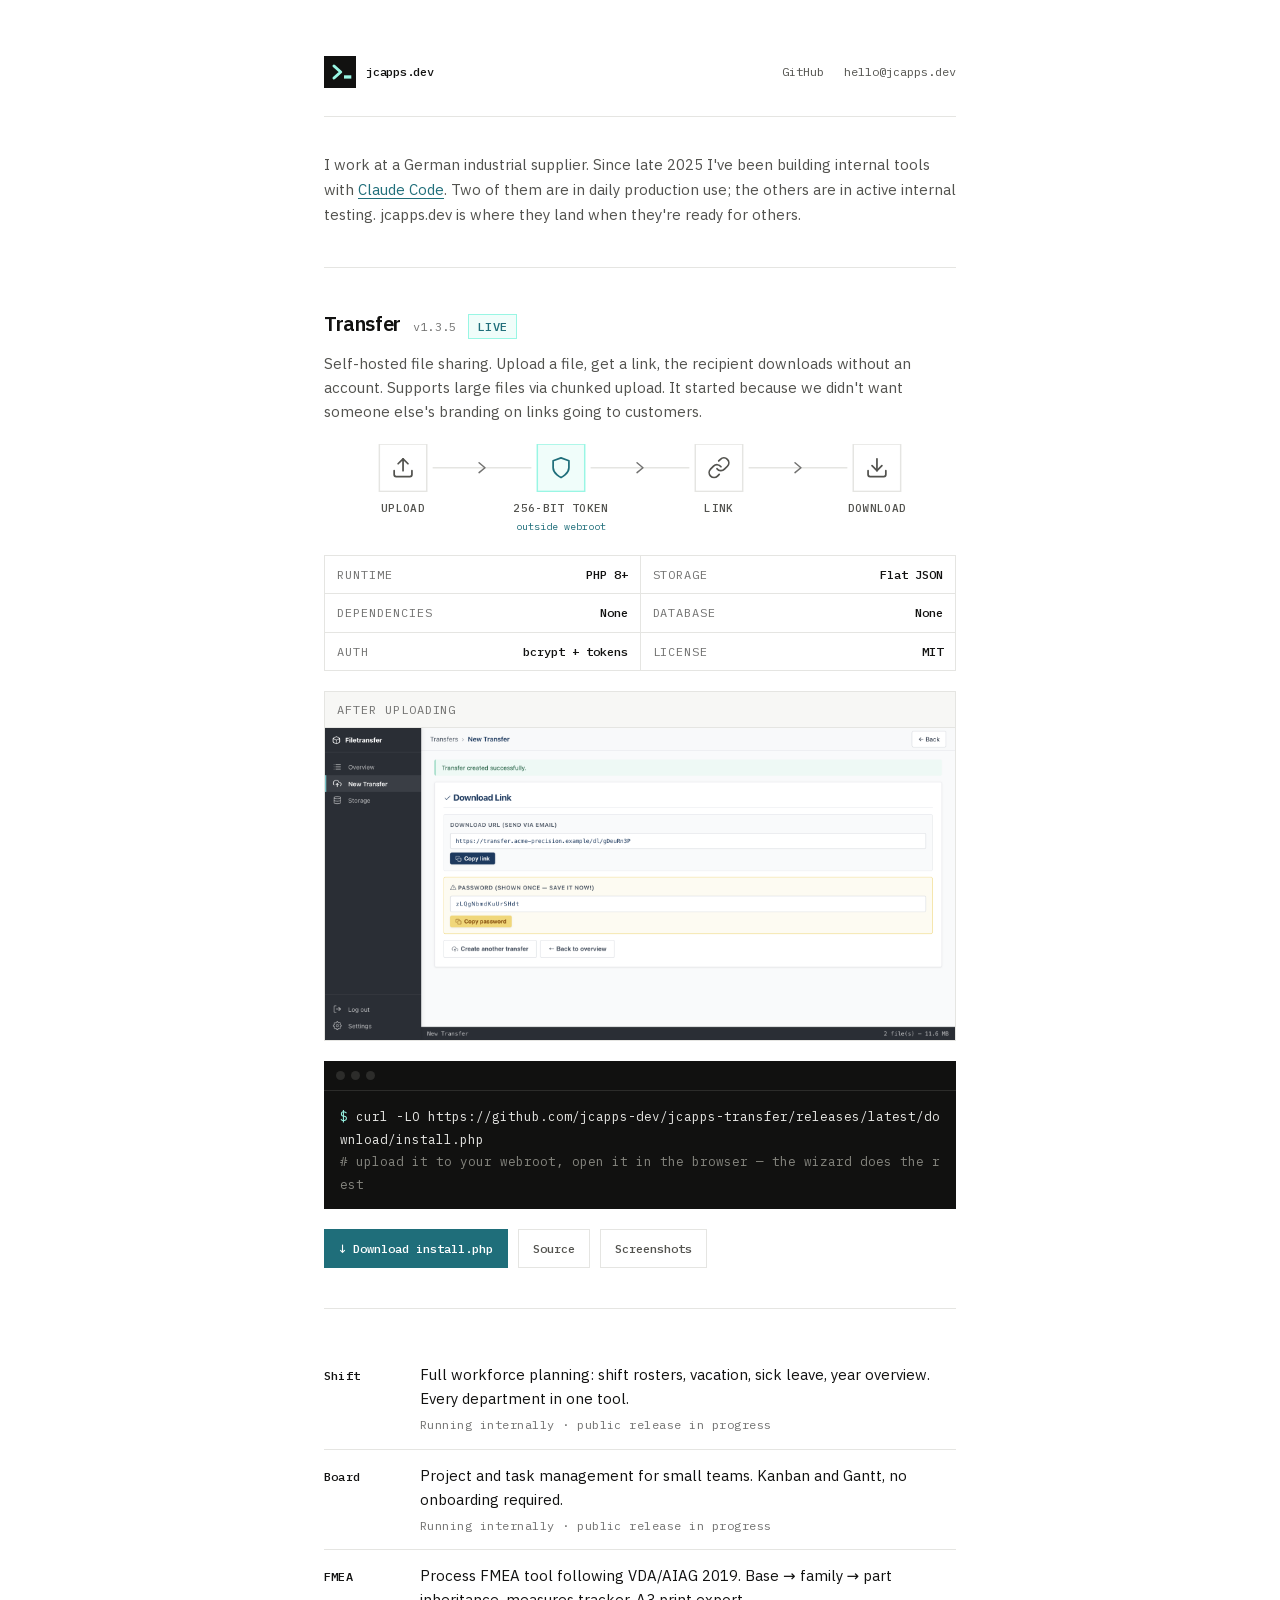
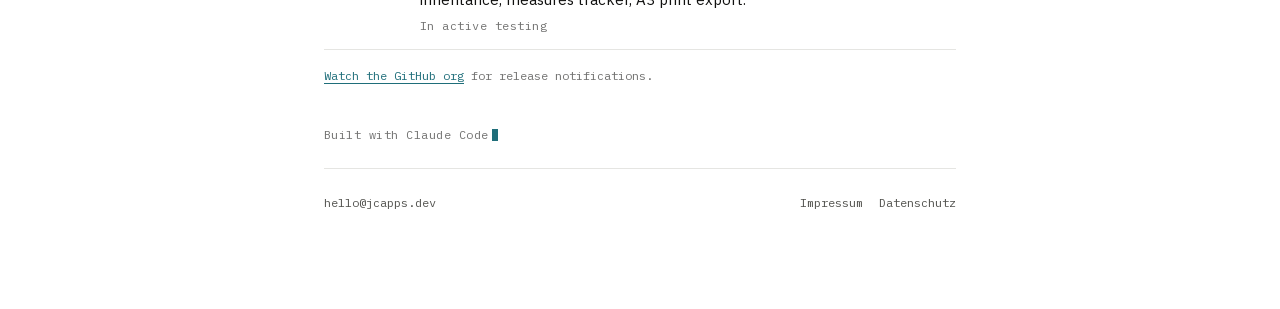
==== index.html @ 0608d048 "Bump transfer version to v1.3.5 Co-Authored-By: Claude Opus 5.5 <noreply@anthropic.com>" ====
<!DOCTYPE html>
<html lang="en">
<head>
<meta charset="UTF-8">
<meta name="viewport" content="width=device-width, initial-scale=1.0">
<title>jcapps.dev — Self-hosted tools, no database required</title>
<meta name="description" content="Self-hosted tools built for daily use at a German industrial supplier. PHP, no database, no dependencies.">
<meta name="robots" content="index, follow">
<link rel="canonical" href="https://jcapps.dev/">

<!-- Open Graph -->
<meta property="og:type" content="website">
<meta property="og:url" content="https://jcapps.dev/">
<meta property="og:title" content="jcapps.dev — Self-hosted tools, no database required">
<meta property="og:description" content="Self-hosted tools built for daily use at a German industrial supplier. PHP, no database, no dependencies.">
<meta property="og:image" content="https://jcapps.dev/assets/og-image.png">
<meta property="og:image:width" content="1200">
<meta property="og:image:type" content="image/png">
<meta property="og:image:height" content="630">
<meta property="og:site_name" content="jcapps">
<meta property="og:locale" content="en_US">

<!-- Twitter Card -->
<meta name="twitter:card" content="summary_large_image">
<meta name="twitter:title" content="jcapps.dev — Self-hosted tools, no database required">
<meta name="twitter:description" content="Self-hosted tools built for daily use at a German industrial supplier. PHP, no database, no dependencies.">
<meta name="twitter:image" content="https://jcapps.dev/assets/og-image.png">

<link rel="preload" href="assets/fonts/ibm-plex-sans-400.woff2" as="font" type="font/woff2" crossorigin>
<link rel="preload" href="assets/fonts/ibm-plex-sans-600.woff2" as="font" type="font/woff2" crossorigin>
<link rel="icon" href="assets/favicon.svg" type="image/svg+xml">
<link rel="icon" href="assets/favicon-32.png" type="image/png" sizes="32x32">
<link rel="apple-touch-icon" href="assets/favicon-192.png">
<meta name="theme-color" content="#ffffff" media="(prefers-color-scheme: light)">
<meta name="theme-color" content="#0f0f0e" media="(prefers-color-scheme: dark)">

<!-- Structured Data -->
<script type="application/ld+json">
[
  {
    "@context": "https://schema.org",
    "@type": "Organization",
    "name": "jcapps",
    "url": "https://jcapps.dev/",
    "logo": "https://jcapps.dev/assets/favicon.svg",
    "email": "hello@jcapps.dev",
    "description": "Self-hosted PHP tools for small teams.",
    "sameAs": ["https://github.com/jcapps-dev"]
  }
]
</script>

<style>
  /* ── fonts (self-hosted, no external requests) ── */
  @font-face {
    font-family: 'IBM Plex Sans';
    font-style: normal;
    font-weight: 400;
    font-display: swap;
    src: url('assets/fonts/ibm-plex-sans-400.woff2') format('woff2');
  }
  @font-face {
    font-family: 'IBM Plex Sans';
    font-style: normal;
    font-weight: 600;
    font-display: swap;
    src: url('assets/fonts/ibm-plex-sans-600.woff2') format('woff2');
  }
  @font-face {
    font-family: 'IBM Plex Mono';
    font-style: normal;
    font-weight: 400;
    font-display: swap;
    src: url('assets/fonts/ibm-plex-mono-400.woff2') format('woff2');
  }
  @font-face {
    font-family: 'IBM Plex Mono';
    font-style: normal;
    font-weight: 500;
    font-display: swap;
    src: url('assets/fonts/ibm-plex-mono-500.woff2') format('woff2');
  }

  /* ── tokens ── */
  :root {
    --bg:        #ffffff;
    --bg-2:      #f7f7f5;
    --border:    #e5e5e2;
    --text:      #111110;
    --text-2:    #52524e;
    --text-3:    #717170;
    --petrol:    #1f6e7a;
    --petrol-dk: #174e57;
    --petrol-bg: #f0fdfa;
    --petrol-bd: #99f6e4;
    --ink:       #111110;
    --ink-2:     #e8e8e5;
    --ink-3:     #86867f;
    --ink-dot:   #2c2c2a;
    --sans:      'IBM Plex Sans', system-ui, sans-serif;
    --mono:      'IBM Plex Mono', ui-monospace, monospace;
  }

  *, *::before, *::after { box-sizing: border-box; margin: 0; padding: 0; }
  html { font-size: 16px; }
  .visually-hidden {
    position: absolute;
    width: 1px; height: 1px;
    padding: 0; margin: -1px;
    overflow: hidden;
    clip: rect(0, 0, 0, 0);
    white-space: nowrap;
    border: 0;
  }
  body {
    font-family: var(--sans);
    background: var(--bg);
    color: var(--text);
    line-height: 1.6;
    -webkit-font-smoothing: antialiased;
  }

  a { color: var(--petrol); text-decoration: none; }
  a:hover { text-decoration: underline; text-underline-offset: 3px; }
  p a { text-decoration: underline; text-underline-offset: 3px; }

  .page {
    max-width: 680px;
    margin: 0 auto;
    padding: 56px 24px 96px;
  }

  /* ── header ── */
  .site-header {
    display: flex;
    align-items: center;
    justify-content: space-between;
    padding-bottom: 28px;
    border-bottom: 1px solid var(--border);
    margin-bottom: 36px;
  }

  .logo {
    display: inline-flex;
    align-items: center;
    gap: 10px;
    text-decoration: none;
  }
  .logo:hover { text-decoration: none; }
  .logo-mark {
    display: block;
    width: 32px;
    height: 32px;
    flex-shrink: 0;
  }
  .logo-name {
    font-family: var(--mono);
    font-size: 12px;
    font-weight: 500;
    color: var(--text);
    letter-spacing: -0.02em;
  }

  .header-links {
    display: flex;
    gap: 20px;
    font-family: var(--mono);
    font-size: 12px;
  }
  .header-links a { color: var(--text-2); }

  /* ── sections ── */
  .section + .section {
    margin-top: 40px;
    padding-top: 40px;
    border-top: 1px solid var(--border);
  }

  /* ── intro ── */
  .intro p {
    font-size: 15px;
    color: var(--text-2);
    line-height: 1.65;
  }

  /* ── tool head ── */
  .tool-head {
    display: flex;
    align-items: baseline;
    gap: 12px;
    margin-bottom: 12px;
    flex-wrap: wrap;
  }
  .tool-name {
    font-size: 20px;
    font-weight: 600;
    letter-spacing: -0.02em;
    color: var(--text);
  }
  .tool-version {
    font-family: var(--mono);
    font-size: 12px;
    color: var(--text-3);
    letter-spacing: 0.02em;
  }
  .tool-badge {
    font-family: var(--mono);
    font-size: 12px;
    font-weight: 500;
    letter-spacing: 0.06em;
    text-transform: uppercase;
    padding: 2px 8px;
    background: var(--petrol-bg);
    color: var(--petrol);
    border: 1px solid var(--petrol-bd);
  }

  .tool-desc {
    font-size: 15px;
    color: var(--text-2);
    margin-bottom: 20px;
    line-height: 1.6;
  }

  /* ── spec grid ── */
  .spec-grid {
    display: grid;
    grid-template-columns: repeat(2, 1fr);
    border-top: 1px solid var(--border);
    border-left: 1px solid var(--border);
    margin-bottom: 20px;
    font-family: var(--mono);
    font-size: 12px;
  }
  .spec-row {
    display: flex;
    justify-content: space-between;
    align-items: baseline;
    gap: 12px;
    padding: 9px 12px;
    border-right: 1px solid var(--border);
    border-bottom: 1px solid var(--border);
    position: relative;
    overflow: hidden;
    cursor: default;
    transition: background 0.12s;
  }
  .spec-row::after {
    content: '';
    position: absolute;
    inset: 0;
    background: linear-gradient(90deg, transparent 0%, rgba(31,110,122,0.07) 50%, transparent 100%);
    transform: translateX(-100%);
    pointer-events: none;
  }
  .spec-row:hover::after {
    transform: translateX(100%);
    transition: transform 0.4s ease;
  }
  .spec-row:hover { background: var(--petrol-bg); }
  .spec-row:hover .spec-k { color: var(--petrol); }
  .spec-k {
    color: var(--text-3);
    text-transform: uppercase;
    letter-spacing: 0.08em;
    white-space: nowrap;
  }
  .spec-v { color: var(--text); font-weight: 500; }

  /* ── actions ── */
  .actions {
    display: flex;
    gap: 10px;
    flex-wrap: wrap;
    align-items: center;
  }
  .btn {
    display: inline-flex;
    align-items: center;
    gap: 6px;
    font-family: var(--mono);
    font-size: 12px;
    font-weight: 500;
    padding: 9px 14px;
    text-decoration: none;
    border: 1px solid transparent;
    cursor: pointer;
  }
  .btn-primary { background: var(--petrol); color: #fff; }
  .btn-primary:hover { background: var(--petrol-dk); text-decoration: none; }
  .btn-ghost { background: transparent; color: var(--text-2); border-color: var(--border); }
  .btn-ghost:hover { border-color: var(--text-3); color: var(--text); text-decoration: none; }

  /* ── flow diagram ── */
  .flow {
    width: 100%;
    height: auto;
    display: block;
  }
  .flow-box { fill: var(--bg); stroke: var(--border); stroke-width: 1.5; }
  .flow-box-accent { fill: var(--petrol-bg); stroke: var(--petrol-bd); stroke-width: 1.5; }
  .flow-icon { color: var(--text-2); }
  .flow-icon-accent { color: var(--petrol); }
  .flow-line { stroke: var(--border); stroke-width: 1.5; }
  .flow-chevron { fill: none; stroke: var(--text-3); stroke-width: 1.5; stroke-linecap: round; stroke-linejoin: round; }

  /* labels rendered as HTML, not SVG text — stays legible at any viewport width */
  .flow-labels {
    display: grid;
    grid-template-columns: repeat(4, 1fr);
    margin-top: 8px;
    margin-bottom: 20px;
  }
  .flow-label-cell {
    display: flex;
    flex-direction: column;
    align-items: center;
    gap: 2px;
    padding: 0 4px;
    text-align: center;
  }
  .flow-label-text {
    font-family: var(--mono);
    font-size: 11px;
    font-weight: 500;
    letter-spacing: 0.03em;
    text-transform: uppercase;
    color: var(--text-2);
  }
  .flow-sublabel-text {
    font-family: var(--mono);
    font-size: 10px;
    color: var(--petrol);
  }

  /* ── screenshot proof ── */
  .tool-shot {
    border: 1px solid var(--border);
    margin-bottom: 20px;
    overflow: hidden;
  }
  .tool-shot-label {
    font-family: var(--mono);
    font-size: 12px;
    color: var(--text-3);
    text-transform: uppercase;
    letter-spacing: 0.08em;
    padding: 8px 12px;
    border-bottom: 1px solid var(--border);
    background: var(--bg-2);
  }
  .tool-shot img { width: 100%; height: auto; display: block; }

  /* ── terminal ── */
  .term {
    background: var(--ink);
    margin-bottom: 20px;
    overflow-x: auto;
  }
  .term-bar {
    display: flex;
    gap: 6px;
    padding: 10px 12px;
    border-bottom: 1px solid var(--ink-dot);
  }
  .term-dot {
    width: 9px;
    height: 9px;
    border-radius: 50%;
    background: var(--ink-dot);
  }
  .term-body {
    padding: 14px 16px;
    font-family: var(--mono);
    font-size: 12.5px;
    line-height: 1.8;
    white-space: pre-wrap;
    word-break: break-all;
    color: var(--ink-2);
  }
  .term-prompt { color: var(--petrol-bd); }
  .term-comment { color: var(--ink-3); }

  /* ── upcoming ── */
  .upcoming-row {
    display: grid;
    grid-template-columns: 80px 1fr;
    gap: 16px;
    padding: 14px 0;
    border-top: 1px solid var(--border);
    align-items: baseline;
    transition: background 0.12s;
  }
  .upcoming-row:first-of-type { border-top: none; }
  .upcoming-row:last-of-type { border-bottom: 1px solid var(--border); }
  .upcoming-row:hover { background: var(--bg-2); }
  .upcoming-name {
    font-family: var(--mono);
    font-size: 12px;
    font-weight: 500;
    color: var(--text);
    letter-spacing: 0.02em;
  }
  .upcoming-desc {
    font-size: 15px;
    color: var(--text);
    margin-bottom: 4px;
  }
  .upcoming-status {
    font-family: var(--mono);
    font-size: 12px;
    color: var(--text-3);
    letter-spacing: 0.04em;
  }

  /* ── colophon + cursor ── */
  @keyframes blink { 0%,49% { opacity: 1; } 50%,100% { opacity: 0; } }

  .colophon {
    margin-top: 40px;
    font-family: var(--mono);
    font-size: 12px;
    color: var(--text-3);
    letter-spacing: 0.04em;
  }
  .cursor-blink {
    display: inline-block;
    width: 0.55em;
    height: 1em;
    background: var(--petrol);
    vertical-align: -0.15em;
    margin-left: 3px;
    animation: blink 1.1s steps(1) infinite;
  }

  /* ── footer ── */
  .site-footer {
    margin-top: 24px;
    padding-top: 24px;
    border-top: 1px solid var(--border);
    display: flex;
    justify-content: space-between;
    align-items: baseline;
    flex-wrap: wrap;
    gap: 12px;
    font-family: var(--mono);
    font-size: 12px;
    color: var(--text-3);
  }
  .site-footer a { color: var(--text-2); }
  .footer-left { display: flex; gap: 16px; flex-wrap: wrap; }
  .footer-right { display: flex; gap: 16px; flex-wrap: wrap; }

  /* ── responsive ── */
  @media (max-width: 540px) {
    .spec-grid { grid-template-columns: 1fr; }
    .site-footer { flex-direction: column; }
    .header-links { gap: 12px; }
    .upcoming-row { grid-template-columns: 60px 1fr; }
  }

  /* ── dark mode ── */
  @media (prefers-color-scheme: dark) {
    :root {
      --bg:        #0f0f0e;
      --bg-2:      #1a1a19;
      --border:    #2d2d2b;
      --text:      #f3f3f0;
      --text-2:    #b4b4ae;
      --text-3:    #87877f;
      --petrol:    #5eead4;
      --petrol-dk: #2dd4bf;
      --petrol-bg: #0d2e2a;
      --petrol-bd: #155e56;
    }
    .btn-primary { color: #0f0f0e; }
  }
</style>
</head>
<body>
<div class="page">

  <header class="site-header">
    <a href="/" class="logo">
      <svg class="logo-mark" viewBox="0 0 32 32" xmlns="http://www.w3.org/2000/svg" aria-label="jcapps">
        <rect width="32" height="32" fill="#111110"/>
        <path d="M10,10 L16.7,16 L10,22" fill="none" stroke="#99f6e4" stroke-width="3" stroke-linecap="round" stroke-linejoin="round"/>
        <rect x="20" y="19.3" width="7.3" height="3.3" fill="#99f6e4"/>
      </svg>
      <span class="logo-name">jcapps.dev</span>
    </a>
    <div class="header-links">
      <a href="https://github.com/jcapps-dev" target="_blank" rel="noopener noreferrer">GitHub</a>
      <a href="mailto:hello@jcapps.dev">hello@jcapps.dev</a>
    </div>
  </header>

  <main>

    <h1 class="visually-hidden">jcapps.dev — Self-hosted tools, no database required</h1>

    <!-- 1. Who -->
    <section class="section intro">
      <p>I work at a German industrial supplier. Since late 2025 I've been building internal tools with <a href="https://claude.ai/code" target="_blank" rel="noopener noreferrer">Claude Code</a>. Two of them are in daily production use; the others are in active internal testing. jcapps.dev is where they land when they're ready for others.</p>
    </section>

    <!-- 2. Transfer -->
    <section class="section">
      <div class="tool-head">
        <h2 class="tool-name">Transfer</h2>
        <span class="tool-version" id="transfer-version">v1.3.5</span>
        <span class="tool-badge">Live</span>
      </div>
      <p class="tool-desc">
        Self-hosted file sharing. Upload a file, get a link, the recipient downloads without an account. Supports large files via chunked upload. It started because we didn't want someone else's branding on links going to customers.
      </p>

      <svg class="flow" viewBox="0 0 640 48" role="img" aria-label="Upload, stored as a 256-bit token outside the webroot, becomes a link, recipient downloads it">
        <!-- connectors -->
        <line class="flow-line" x1="110" y1="24" x2="210" y2="24"/>
        <line class="flow-line" x1="270" y1="24" x2="370" y2="24"/>
        <line class="flow-line" x1="430" y1="24" x2="530" y2="24"/>
        <path class="flow-chevron" d="M157,19 L163,24 L157,29"/>
        <path class="flow-chevron" d="M317,19 L323,24 L317,29"/>
        <path class="flow-chevron" d="M477,19 L483,24 L477,29"/>

        <!-- 1. upload -->
        <rect class="flow-box" x="56" y="0" width="48" height="48"/>
        <g class="flow-icon" fill="none" stroke="currentColor" stroke-width="1.75" stroke-linecap="round" stroke-linejoin="round" transform="translate(68,12)">
          <path d="M21 15v4a2 2 0 0 1-2 2H5a2 2 0 0 1-2-2v-4"/>
          <polyline points="17 8 12 3 7 8"/>
          <line x1="12" y1="3" x2="12" y2="15"/>
        </g>

        <!-- 2. token (outside webroot) -->
        <rect class="flow-box-accent" x="216" y="0" width="48" height="48"/>
        <g class="flow-icon-accent" fill="none" stroke="currentColor" stroke-width="1.75" stroke-linecap="round" stroke-linejoin="round" transform="translate(228,12)">
          <path d="M12 22s8-4 8-10V5l-8-3-8 3v7c0 6 8 10 8 10z"/>
        </g>

        <!-- 3. link -->
        <rect class="flow-box" x="376" y="0" width="48" height="48"/>
        <g class="flow-icon" fill="none" stroke="currentColor" stroke-width="1.75" stroke-linecap="round" stroke-linejoin="round" transform="translate(388,12)">
          <path d="M10 13a5 5 0 0 0 7.54.54l3-3a5 5 0 0 0-7.07-7.07l-1.72 1.71"/>
          <path d="M14 11a5 5 0 0 0-7.54-.54l-3 3a5 5 0 0 0 7.07 7.07l1.71-1.71"/>
        </g>

        <!-- 4. download -->
        <rect class="flow-box" x="536" y="0" width="48" height="48"/>
        <g class="flow-icon" fill="none" stroke="currentColor" stroke-width="1.75" stroke-linecap="round" stroke-linejoin="round" transform="translate(548,12)">
          <path d="M21 15v4a2 2 0 0 1-2 2H5a2 2 0 0 1-2-2v-4"/>
          <polyline points="7 10 12 15 17 10"/>
          <line x1="12" y1="15" x2="12" y2="3"/>
        </g>
      </svg>
      <div class="flow-labels">
        <div class="flow-label-cell"><span class="flow-label-text">Upload</span></div>
        <div class="flow-label-cell"><span class="flow-label-text">256-bit token</span><span class="flow-sublabel-text">outside webroot</span></div>
        <div class="flow-label-cell"><span class="flow-label-text">Link</span></div>
        <div class="flow-label-cell"><span class="flow-label-text">Download</span></div>
      </div>

      <div class="spec-grid">
        <div class="spec-row"><span class="spec-k">Runtime</span><span class="spec-v">PHP 8+</span></div>
        <div class="spec-row"><span class="spec-k">Storage</span><span class="spec-v">Flat JSON</span></div>
        <div class="spec-row"><span class="spec-k">Dependencies</span><span class="spec-v">None</span></div>
        <div class="spec-row"><span class="spec-k">Database</span><span class="spec-v">None</span></div>
        <div class="spec-row"><span class="spec-k">Auth</span><span class="spec-v">bcrypt + tokens</span></div>
        <div class="spec-row"><span class="spec-k">License</span><span class="spec-v">MIT</span></div>
      </div>

      <div class="tool-shot">
        <div class="tool-shot-label">After uploading</div>
        <img src="assets/screenshots/transfer-link.png" alt="Transfer created — a short download link backed by a 256-bit token, ready to copy and send">
      </div>

      <div class="term">
        <div class="term-bar">
          <span class="term-dot"></span><span class="term-dot"></span><span class="term-dot"></span>
        </div>
        <div class="term-body"><span class="term-prompt">$</span> curl -LO https://github.com/jcapps-dev/jcapps-transfer/releases/latest/download/install.php
<span class="term-comment"># upload it to your webroot, open it in the browser — the wizard does the rest</span></div>
      </div>

      <div class="actions">
        <a class="btn btn-primary" href="https://github.com/jcapps-dev/jcapps-transfer/releases/latest/download/install.php" target="_blank" rel="noopener noreferrer">↓ Download install.php</a>
        <a class="btn btn-ghost" href="https://github.com/jcapps-dev/jcapps-transfer" target="_blank" rel="noopener noreferrer">Source</a>
        <a class="btn btn-ghost" href="/screenshots">Screenshots</a>
      </div>
    </section>

    <!-- 3. Shift + Board -->
    <section class="section">
      <div class="upcoming-row">
        <div class="upcoming-name">Shift</div>
        <div class="upcoming-body">
          <div class="upcoming-desc">Full workforce planning: shift rosters, vacation, sick leave, year overview. Every department in one tool.</div>
          <div class="upcoming-status">Running internally · public release in progress</div>
        </div>
      </div>
      <div class="upcoming-row">
        <div class="upcoming-name">Board</div>
        <div class="upcoming-body">
          <div class="upcoming-desc">Project and task management for small teams. Kanban and Gantt, no onboarding required.</div>
          <div class="upcoming-status">Running internally · public release in progress</div>
        </div>
      </div>
      <div class="upcoming-row">
        <div class="upcoming-name">FMEA</div>
        <div class="upcoming-body">
          <div class="upcoming-desc">Process FMEA tool following VDA/AIAG 2019. Base → family → part inheritance, measures tracker, A3 print export.</div>
          <div class="upcoming-status">In active testing</div>
        </div>
      </div>
      <p style="margin-top: 16px; font-family: var(--mono); font-size: 12px; color: var(--text-3);">
        <a href="https://github.com/jcapps-dev" target="_blank" rel="noopener noreferrer">Watch the GitHub org</a> for release notifications.
      </p>
    </section>

  </main>

  <div class="colophon">Built with Claude Code<span class="cursor-blink"></span></div>

  <footer class="site-footer">
    <div class="footer-left">
      <a href="mailto:hello@jcapps.dev">hello@jcapps.dev</a>
    </div>
    <div class="footer-right">
      <a href="/impressum">Impressum</a>
      <a href="/datenschutz">Datenschutz</a>
    </div>
  </footer>

</div>
</body>
</html>
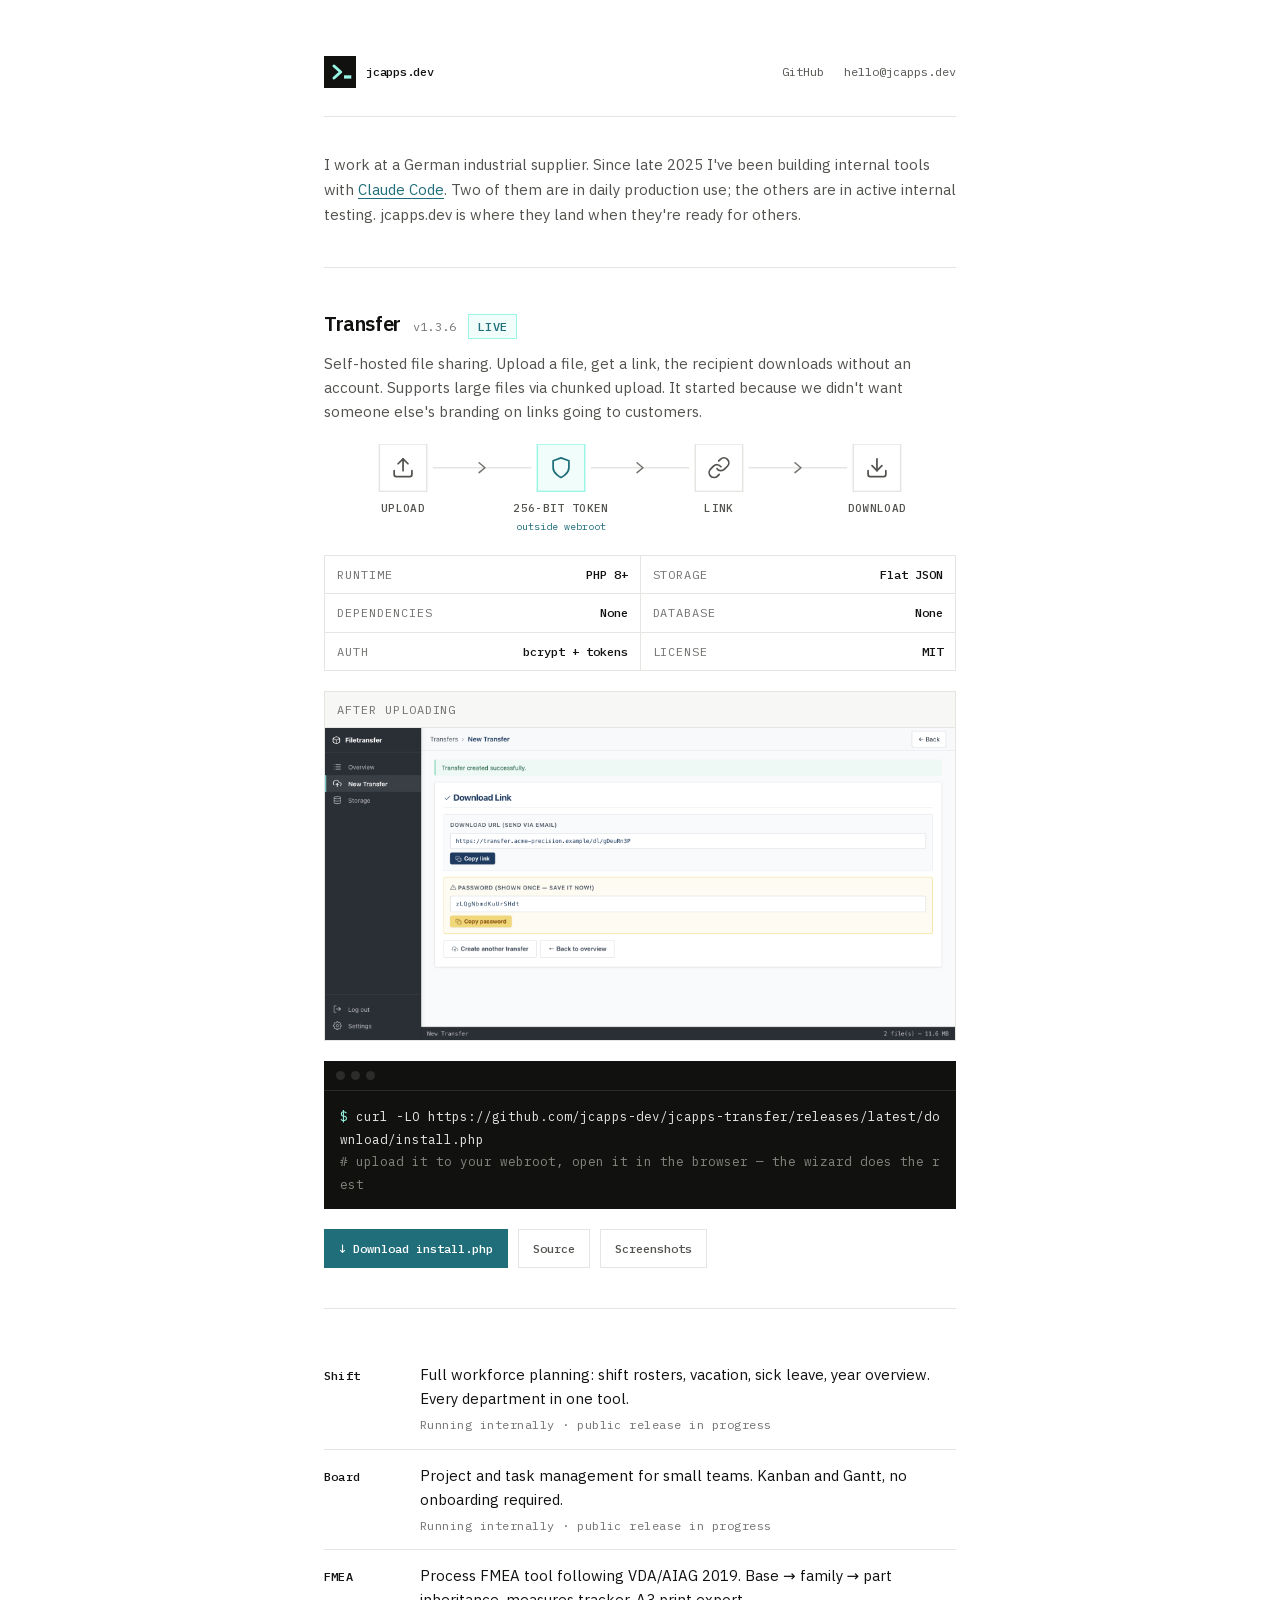
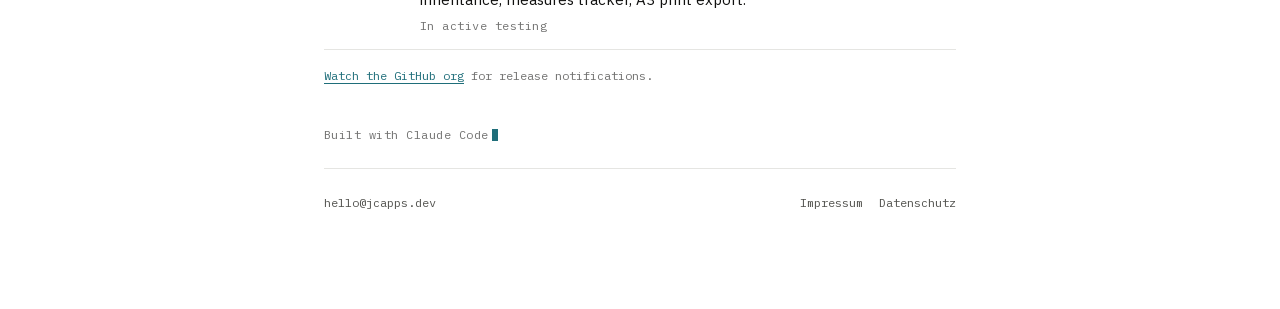
==== commit 87290b96: "Bump transfer version to v1.3.6 Co-Authored-By: Claude Opus 5.5 <noreply@anthropic.com>" ====
--- a/index.html
+++ b/index.html
@@ -508,7 +508,7 @@
     <section class="section">
       <div class="tool-head">
         <h2 class="tool-name">Transfer</h2>
-        <span class="tool-version" id="transfer-version">v1.3.5</span>
+        <span class="tool-version" id="transfer-version">v1.3.6</span>
         <span class="tool-badge">Live</span>
       </div>
       <p class="tool-desc">
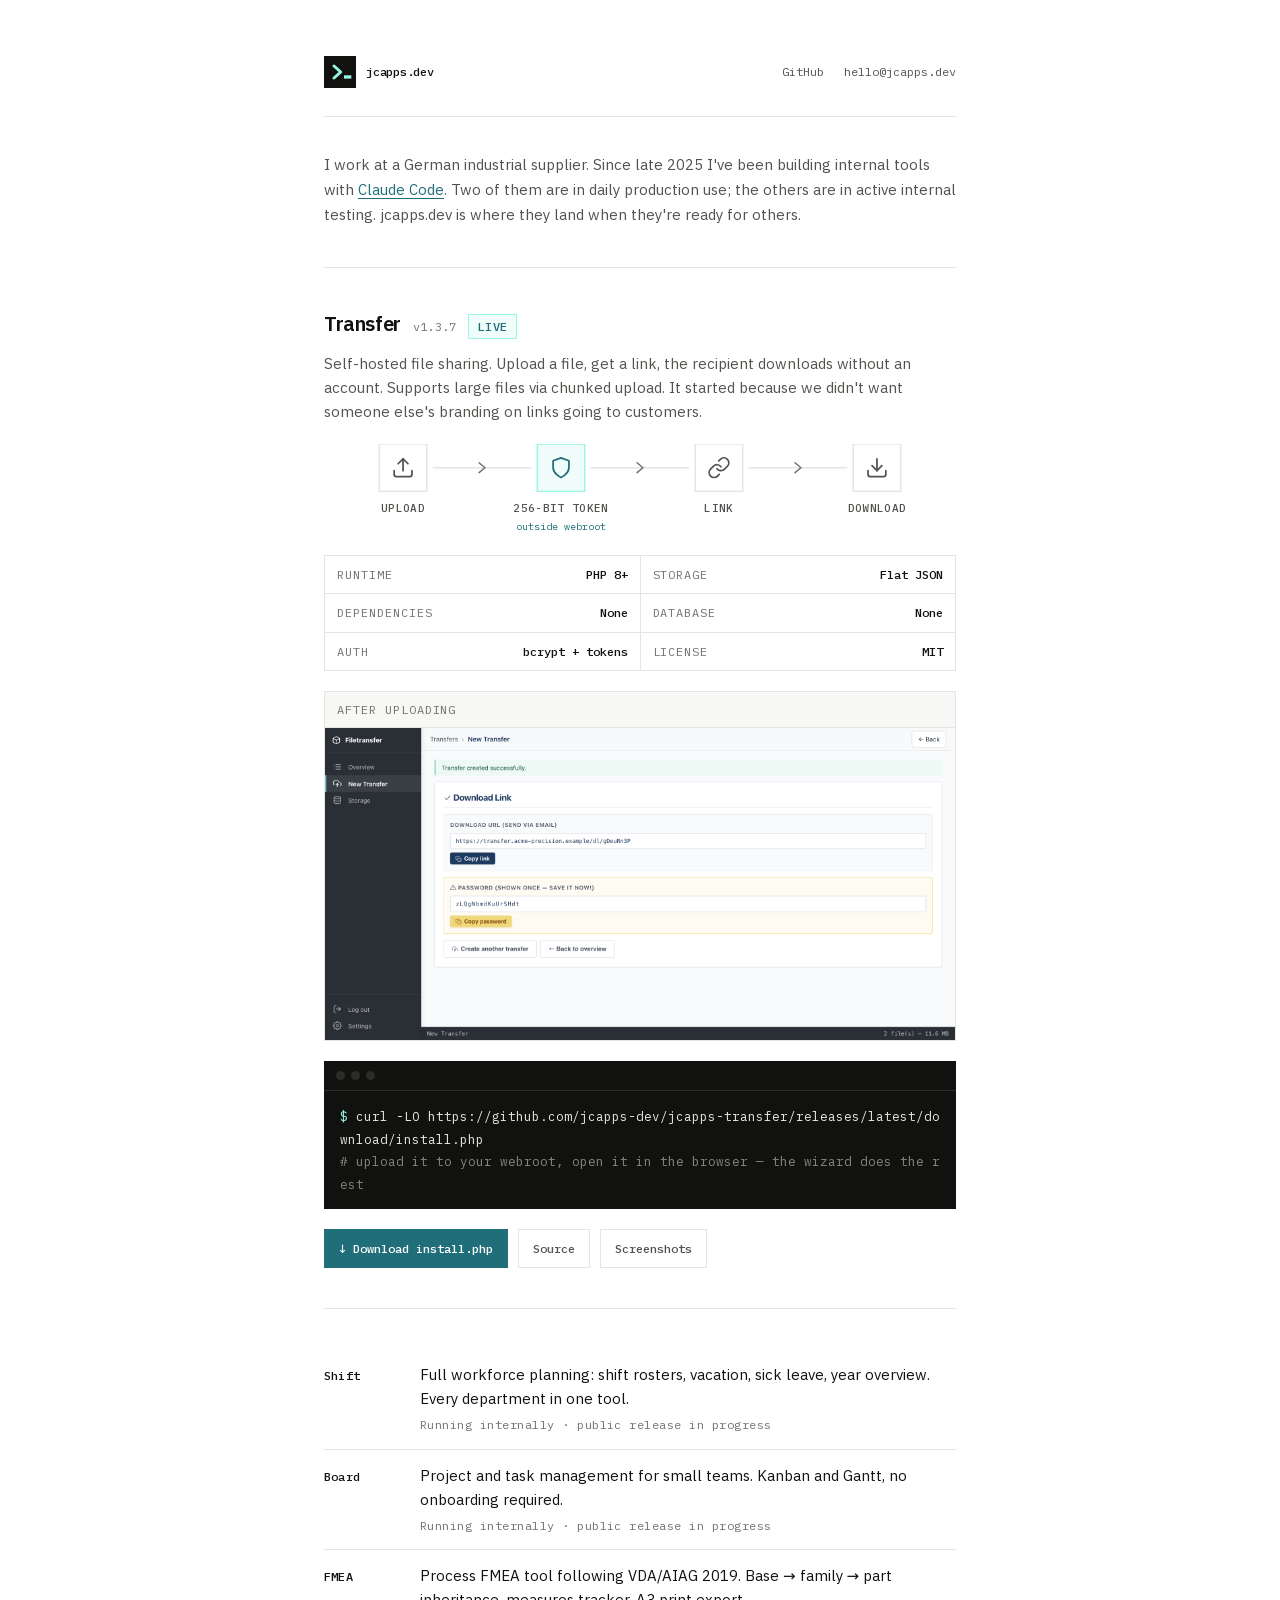
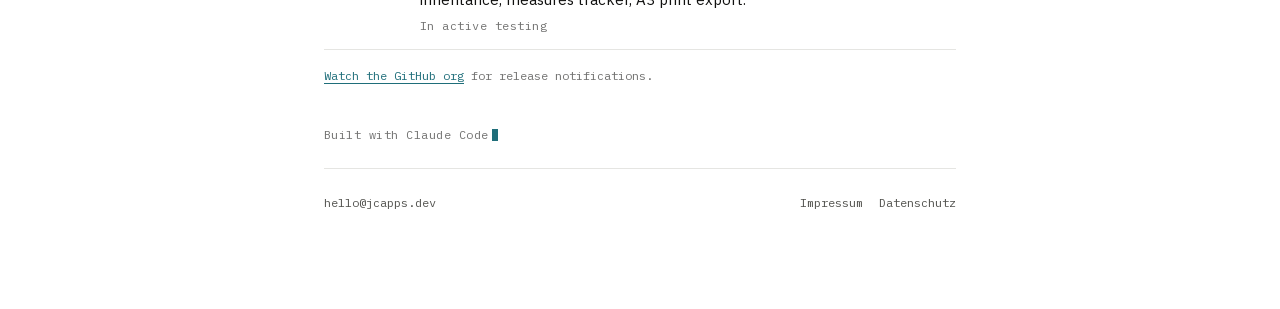
==== commit 0b20d2cc: "Bump transfer version to v1.3.7 Co-Authored-By: Claude Opus 5.5 <noreply@anthropic.com>" ====
--- a/index.html
+++ b/index.html
@@ -508,7 +508,7 @@
     <section class="section">
       <div class="tool-head">
         <h2 class="tool-name">Transfer</h2>
-        <span class="tool-version" id="transfer-version">v1.3.6</span>
+        <span class="tool-version" id="transfer-version">v1.3.7</span>
         <span class="tool-badge">Live</span>
       </div>
       <p class="tool-desc">
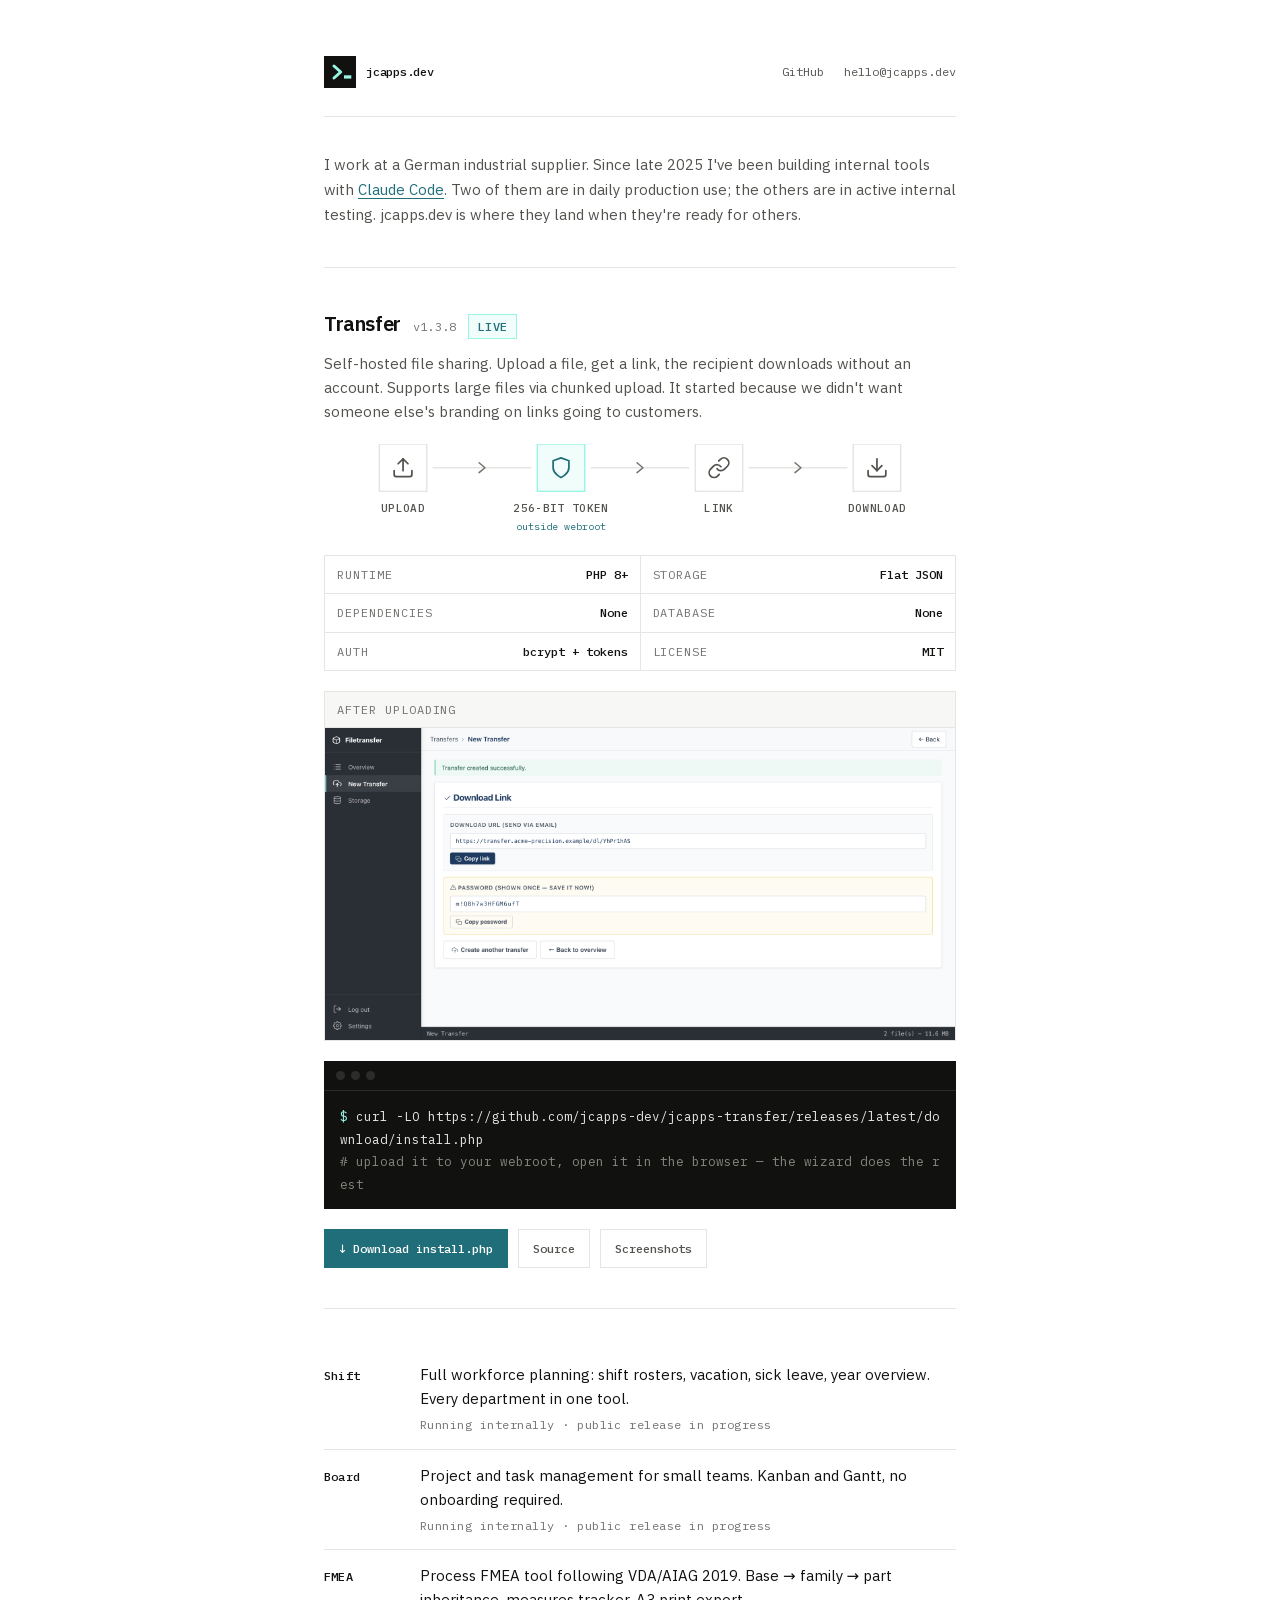
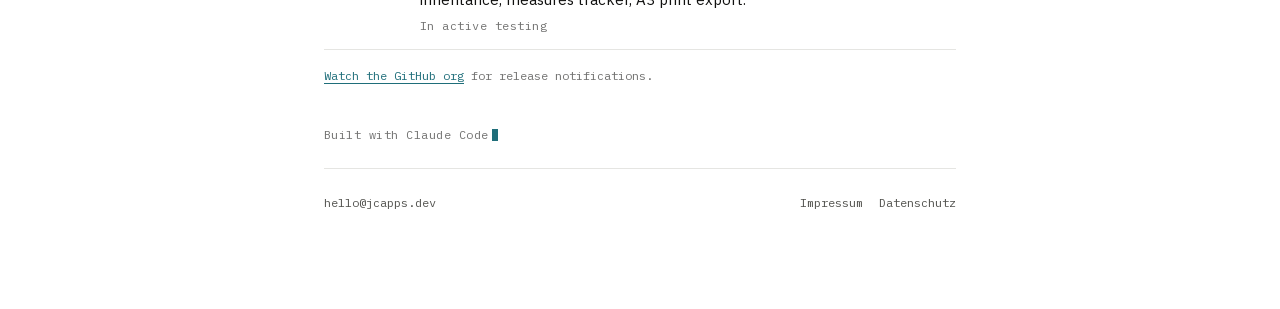
==== commit f21870d0: "Transfer v1.3.8: sign-in screen, updated storage/share/branding screenshots Co-Authored-By: Claude O" ====
--- a/index.html
+++ b/index.html
@@ -508,7 +508,7 @@
     <section class="section">
       <div class="tool-head">
         <h2 class="tool-name">Transfer</h2>
-        <span class="tool-version" id="transfer-version">v1.3.7</span>
+        <span class="tool-version" id="transfer-version">v1.3.8</span>
         <span class="tool-badge">Live</span>
       </div>
       <p class="tool-desc">
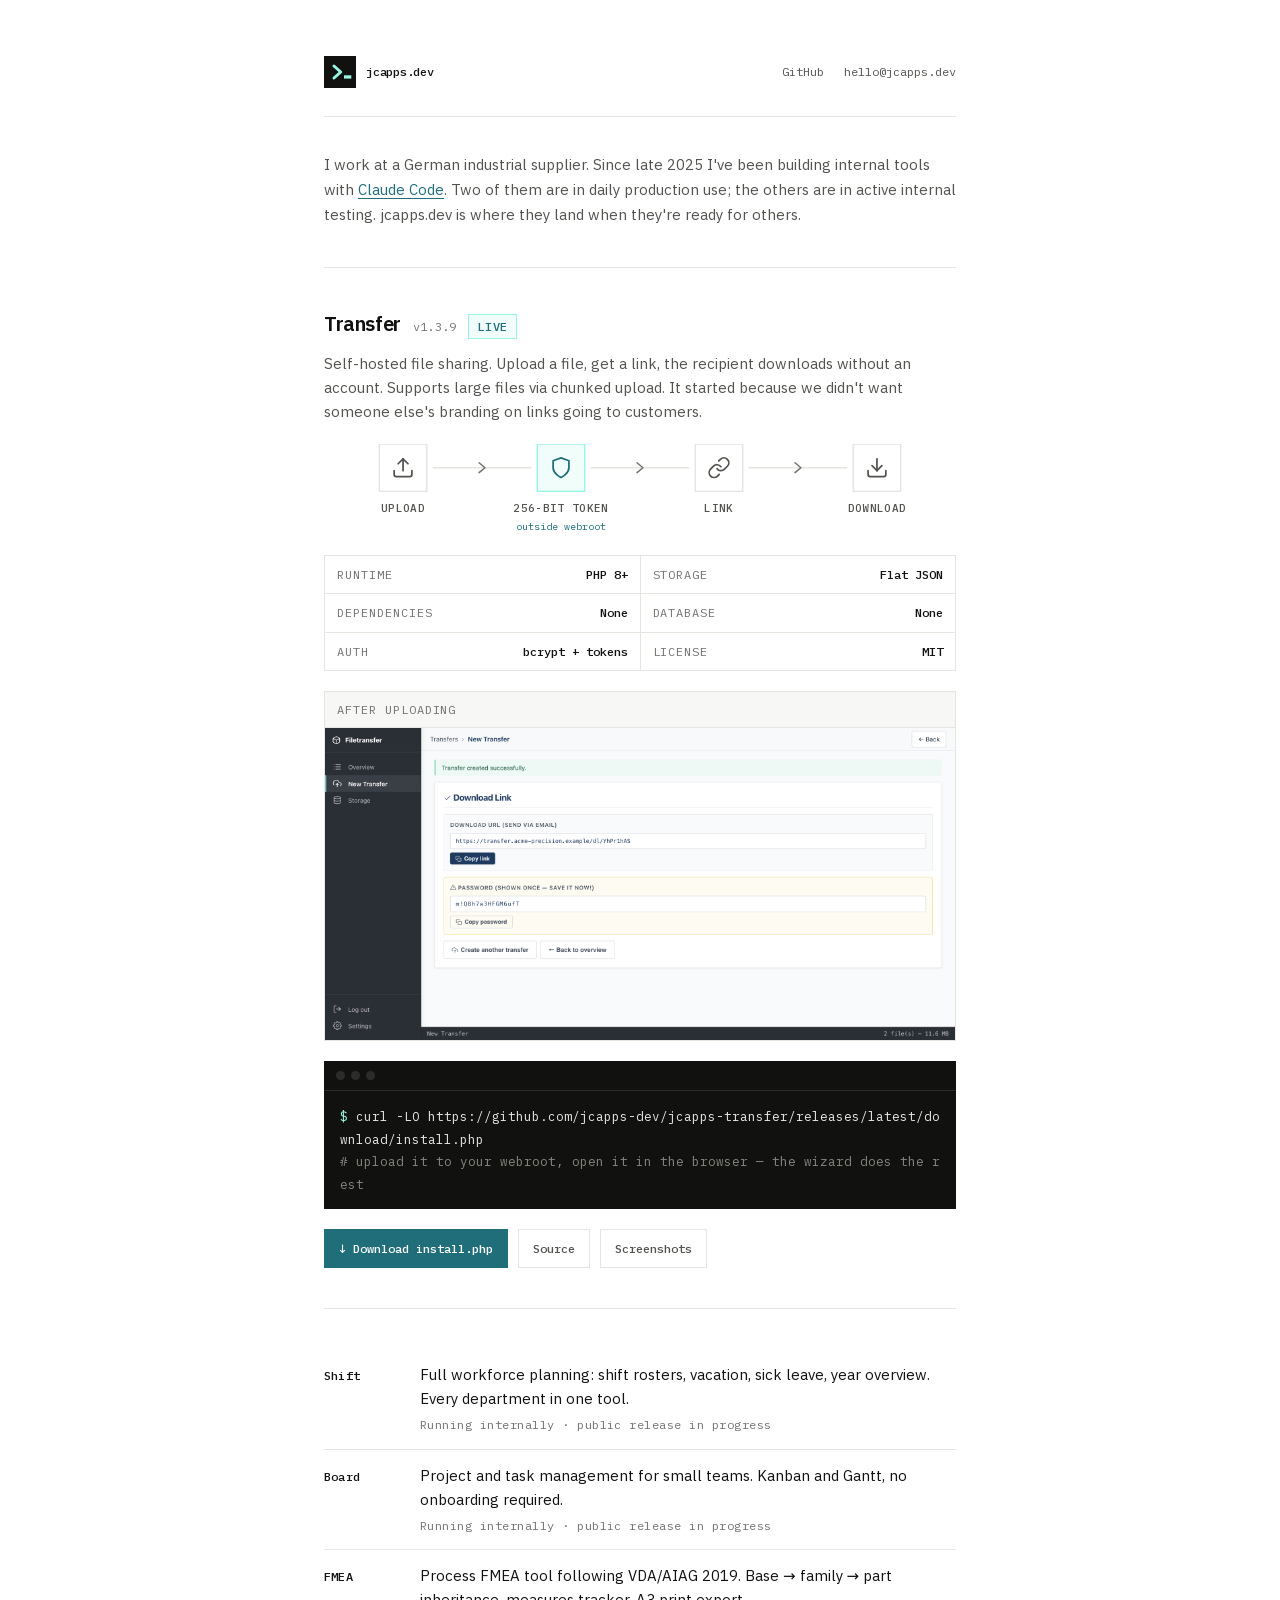
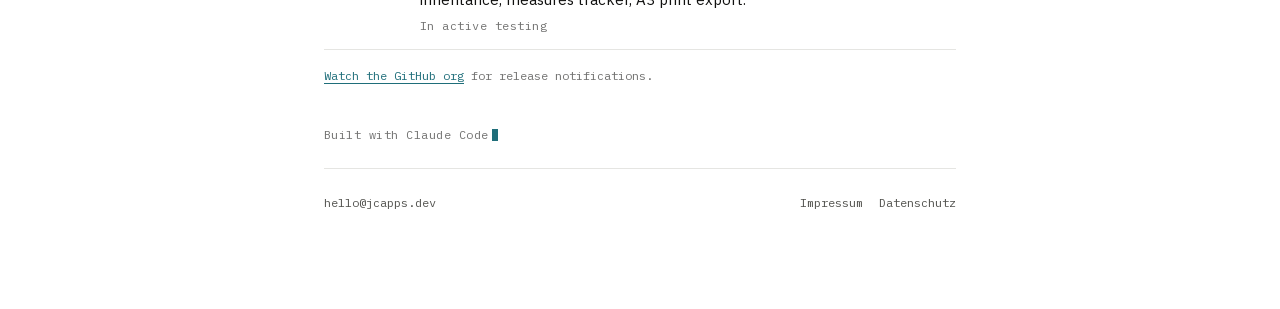
==== commit ff9348fe: "Transfer v1.3.9: updated sign-in screenshot Co-Authored-By: Claude Opus 5.5 <noreply@anthropic.com>" ====
--- a/index.html
+++ b/index.html
@@ -508,7 +508,7 @@
     <section class="section">
       <div class="tool-head">
         <h2 class="tool-name">Transfer</h2>
-        <span class="tool-version" id="transfer-version">v1.3.8</span>
+        <span class="tool-version" id="transfer-version">v1.3.9</span>
         <span class="tool-badge">Live</span>
       </div>
       <p class="tool-desc">
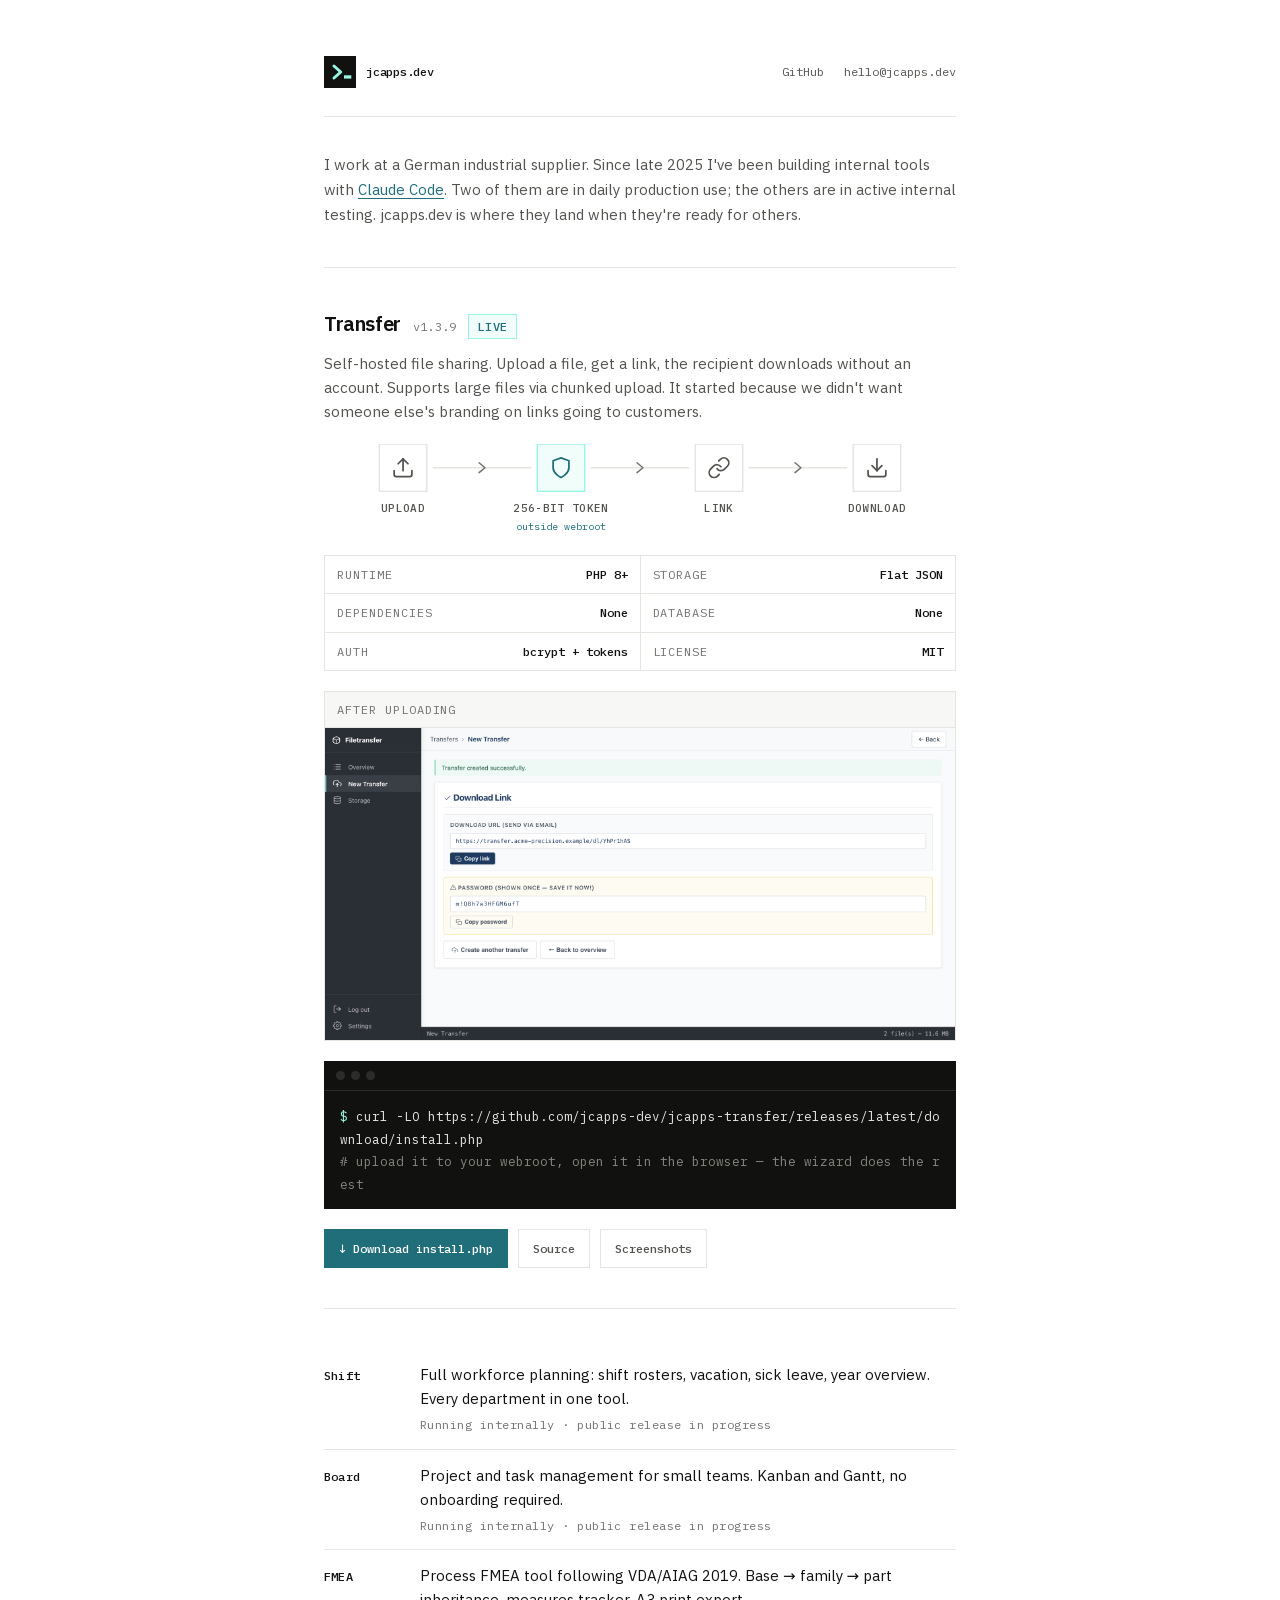
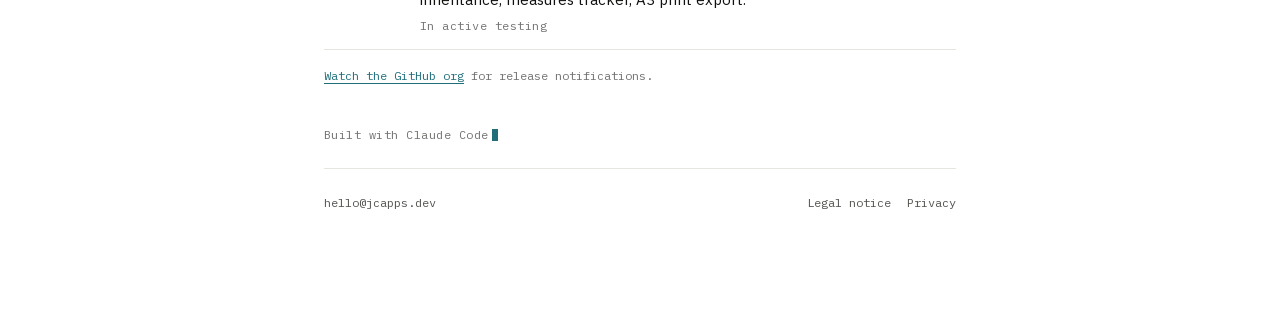
==== commit 90c1e4ee: "Legal pages in English, extended privacy policy - Legal notice and privacy policy translated to Engl" ====
--- a/index.html
+++ b/index.html
@@ -626,8 +626,8 @@
       <a href="mailto:hello@jcapps.dev">hello@jcapps.dev</a>
     </div>
     <div class="footer-right">
-      <a href="/impressum">Impressum</a>
-      <a href="/datenschutz">Datenschutz</a>
+      <a href="/impressum">Legal notice</a>
+      <a href="/datenschutz">Privacy</a>
     </div>
   </footer>
 
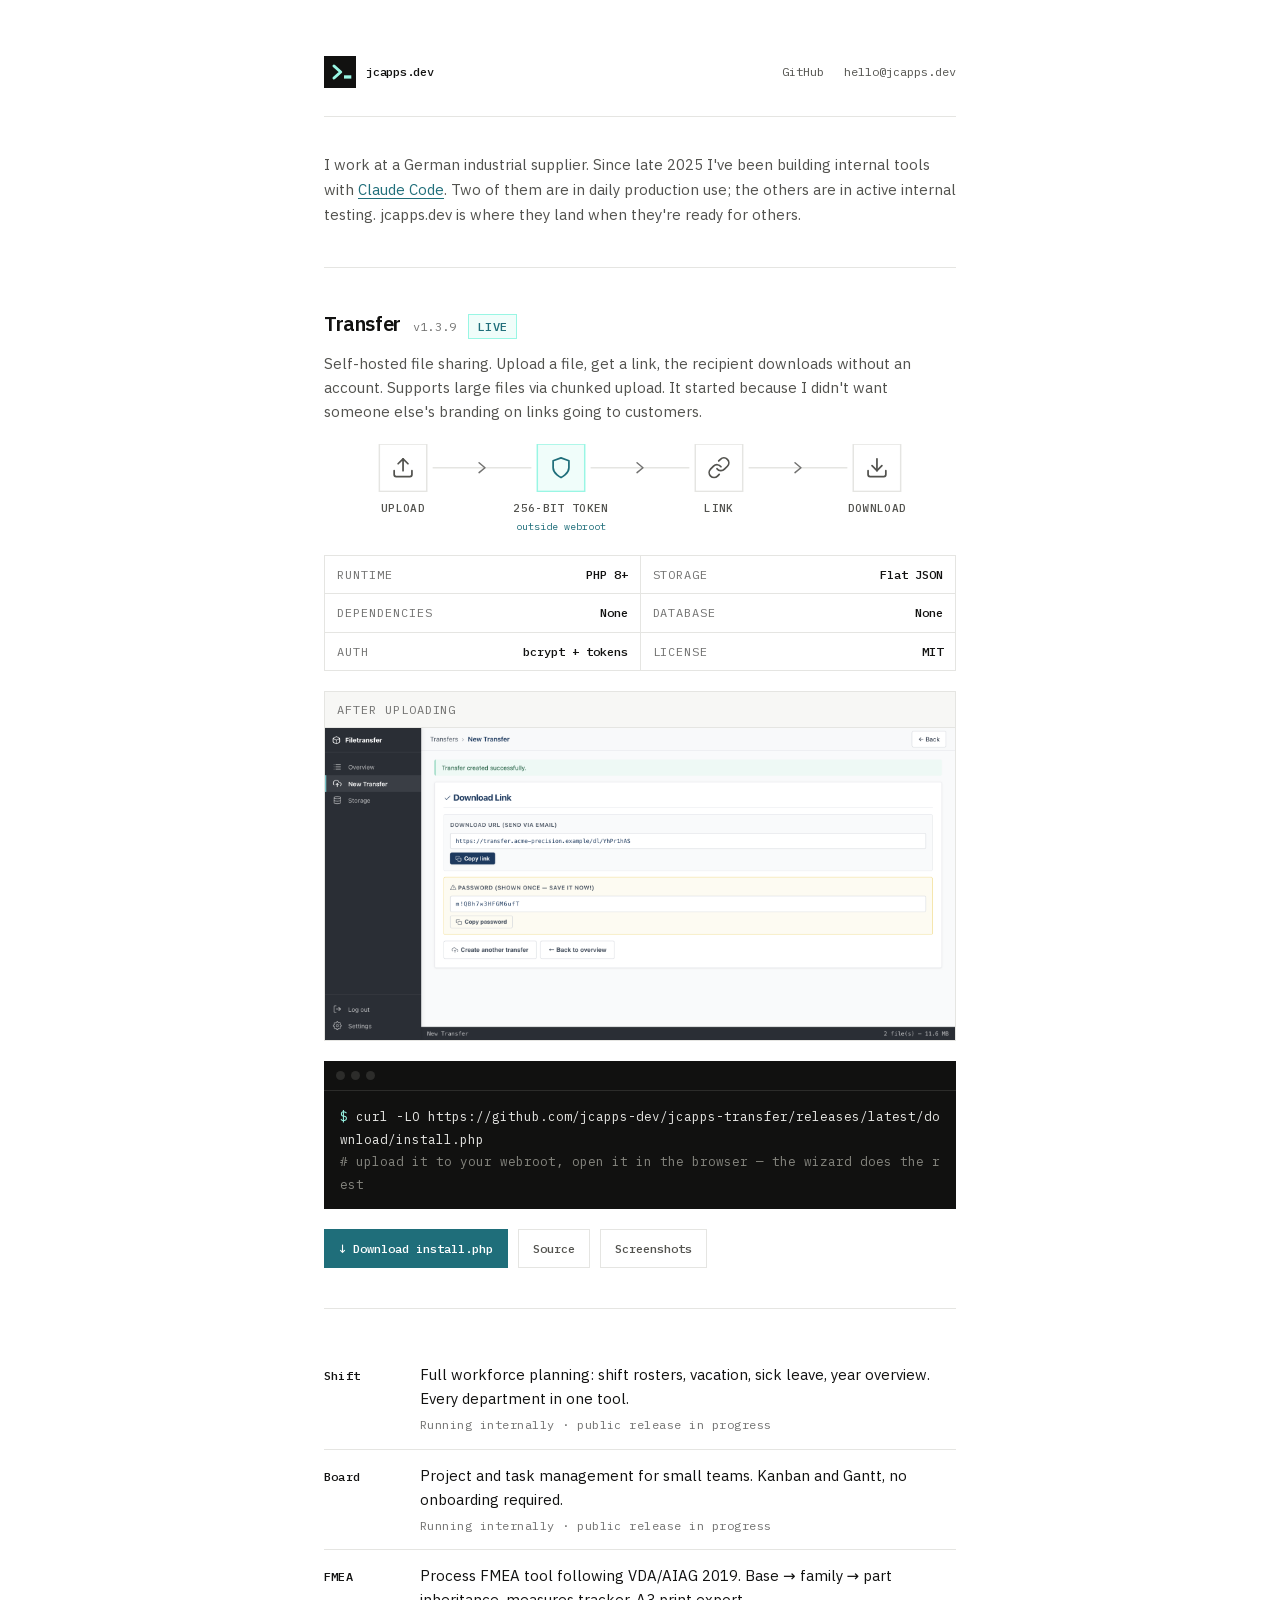
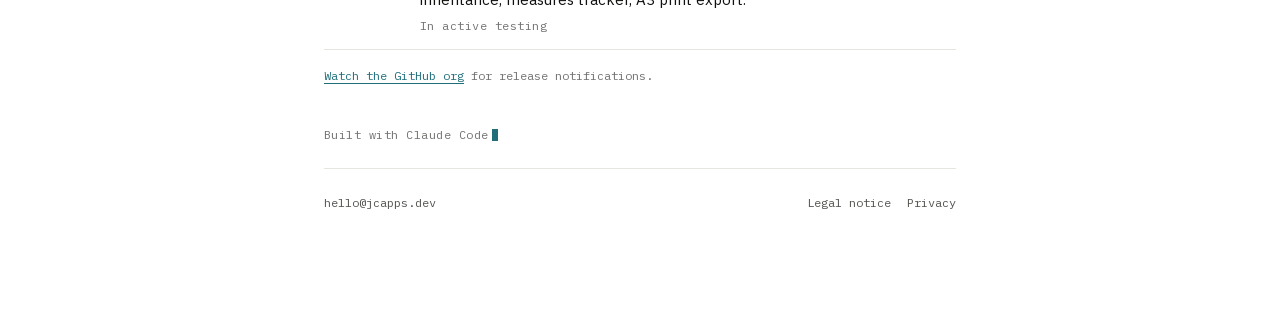
==== commit 895079ec: "Copy: first person — jcapps is a one-person project Co-Authored-By: Claude Opus 5.5 <noreply@anthrop" ====
--- a/index.html
+++ b/index.html
@@ -512,7 +512,7 @@
         <span class="tool-badge">Live</span>
       </div>
       <p class="tool-desc">
-        Self-hosted file sharing. Upload a file, get a link, the recipient downloads without an account. Supports large files via chunked upload. It started because we didn't want someone else's branding on links going to customers.
+        Self-hosted file sharing. Upload a file, get a link, the recipient downloads without an account. Supports large files via chunked upload. It started because I didn't want someone else's branding on links going to customers.
       </p>
 
       <svg class="flow" viewBox="0 0 640 48" role="img" aria-label="Upload, stored as a 256-bit token outside the webroot, becomes a link, recipient downloads it">
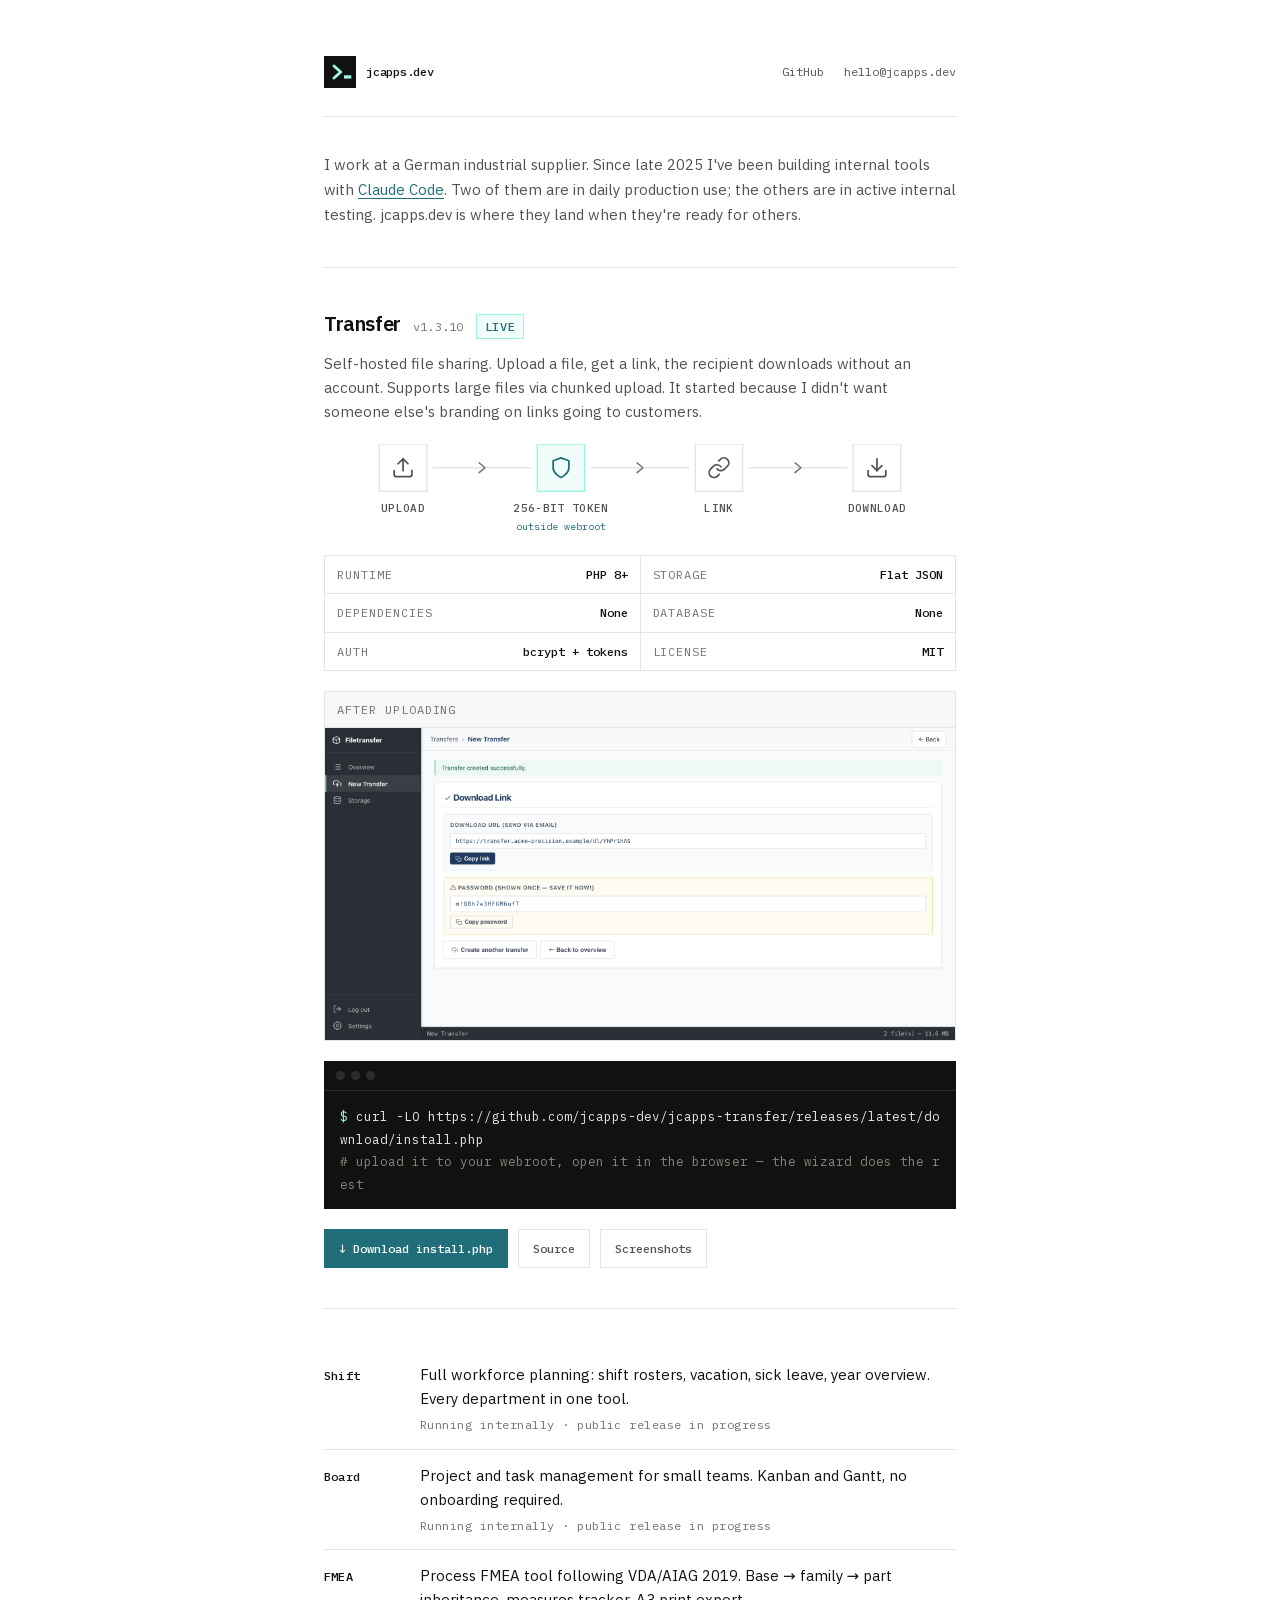
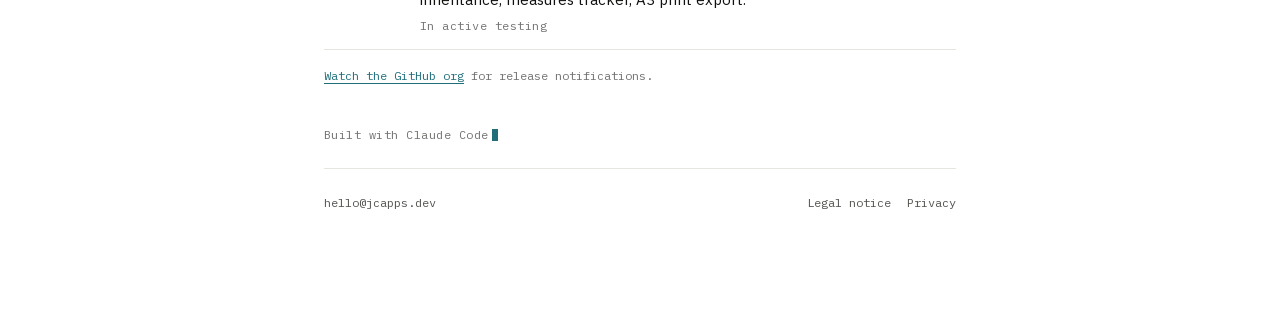
==== commit 6eded0cc: "Transfer v1.3.10: resumable downloads Co-Authored-By: Claude Opus 5.5 <noreply@anthropic.com>" ====
--- a/index.html
+++ b/index.html
@@ -508,7 +508,7 @@
     <section class="section">
       <div class="tool-head">
         <h2 class="tool-name">Transfer</h2>
-        <span class="tool-version" id="transfer-version">v1.3.9</span>
+        <span class="tool-version" id="transfer-version">v1.3.10</span>
         <span class="tool-badge">Live</span>
       </div>
       <p class="tool-desc">
